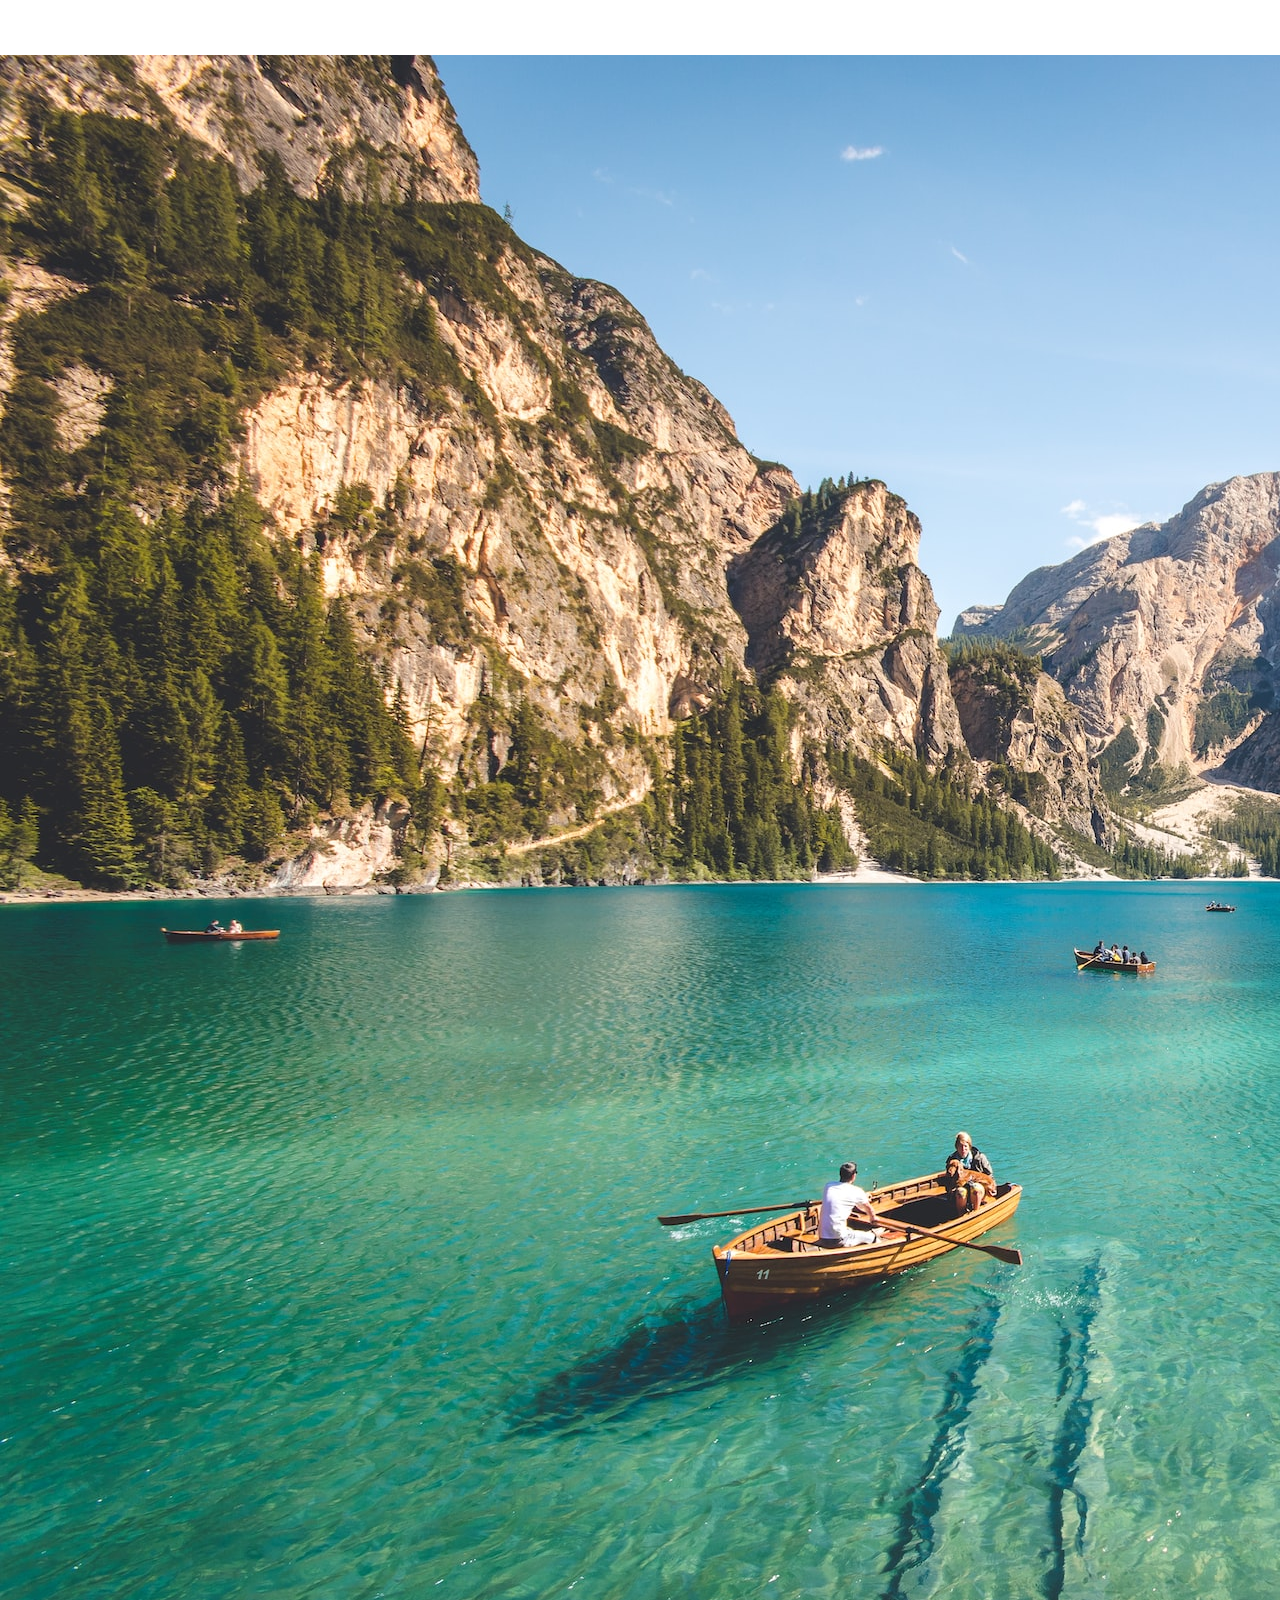
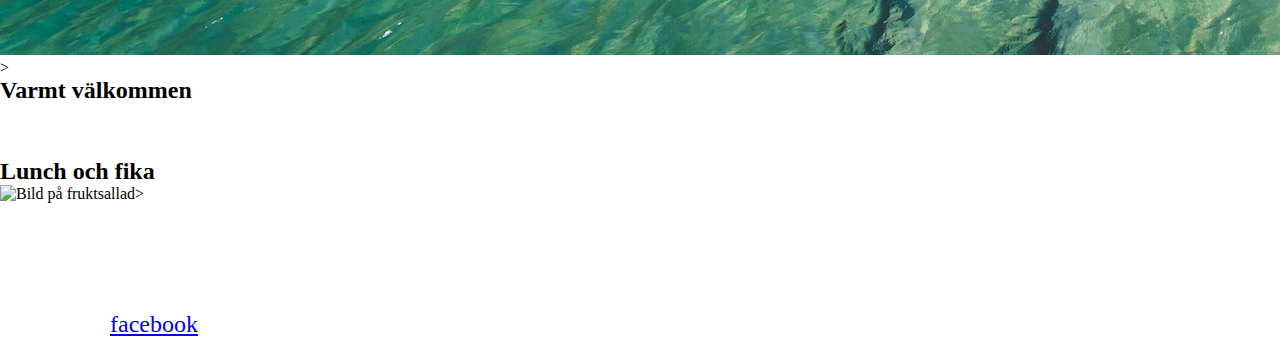
==== index.html @ af9390b6 "v8 - kodning påbörjad" ====
<!DOCTYPE html>
<html lang="en">
<head>
    <meta charset="UTF-8">
    <meta http-equiv="X-UA-Compatible" content="IE=edge">
    <meta name="viewport" content="width=device-width, initial-scale=1.0">
    <title>Travel</title>
    <link rel="stylesheet" href="css/style.css">
</head>
<body>
    
    <div id="grid_wrapper_index">
        <header>
            <h1>TRAVELLER</h1>
        </header>

        <article id="varmt_valkommen">
            <section id="section_panda">
                <img src="img/pietro-de-grandi-T7K4aEPoGGk-unsplash (1).jpg" alt="Bild landskap" class="img_landskap_bat">>
            </section>
            <section id="section_varmt_valkommen">
                <h2>Varmt välkommen</h2>
                
                <p id="text_lunch_och_fika">
                    Lorem, ipsum dolor sit amet consectetur adipisicing elit. Neque dolor amet vel, labore quo ipsum sed tenetur placeat commodi voluptatibus sit architecto, accusamus soluta optio reiciendis.
                </p>
            </section>
        </article>
        
        <article id="lunch_och_fika">
            
            <h2>Lunch och fika</h2>
            <img src="img/food/fruktsallad.jpeg" alt="Bild på fruktsallad" class="img_fruktsallad">>
            <p id="text_lunch_och_fika">
            Lorem, ipsum dolor sit amet consectetur adipisicing elit. Neque dolor amet vel, labore quo ipsum sed tenetur placeat commodi voluptatibus sit architecto, accusamus soluta optio reiciendis.
            </p>
        </article>
        
        <footer>
            <p>
                Kontaktuppgifter: loke.timmeras@elev.ga.ntig.se <br>
                Adress: Origovägen 123 <br>
                Följ oss på <a href="https://www.facebook.com/">facebook</a>
            </p>
        </footer>
    </div>

</body>
</html>
---- css/style.css ----
* {
    margin: 0;
    padding: 0;
    box-sizing: border-box;
}

body {
    background: #ffffff;
}

p {
    font-size: 1.5rem;
    margin-right: 30px;
    color: white;
}

h1 {
    font-size: 3rem;
    color: white;
    letter-spacing: 5px;
    font-family: 'Rubik', sans-serif;
    font-weight: bold;
}

#index_grid_wrapper {
    background-color: crimson;
}

/* cssabout */






/* csscards */



/* cssindex */
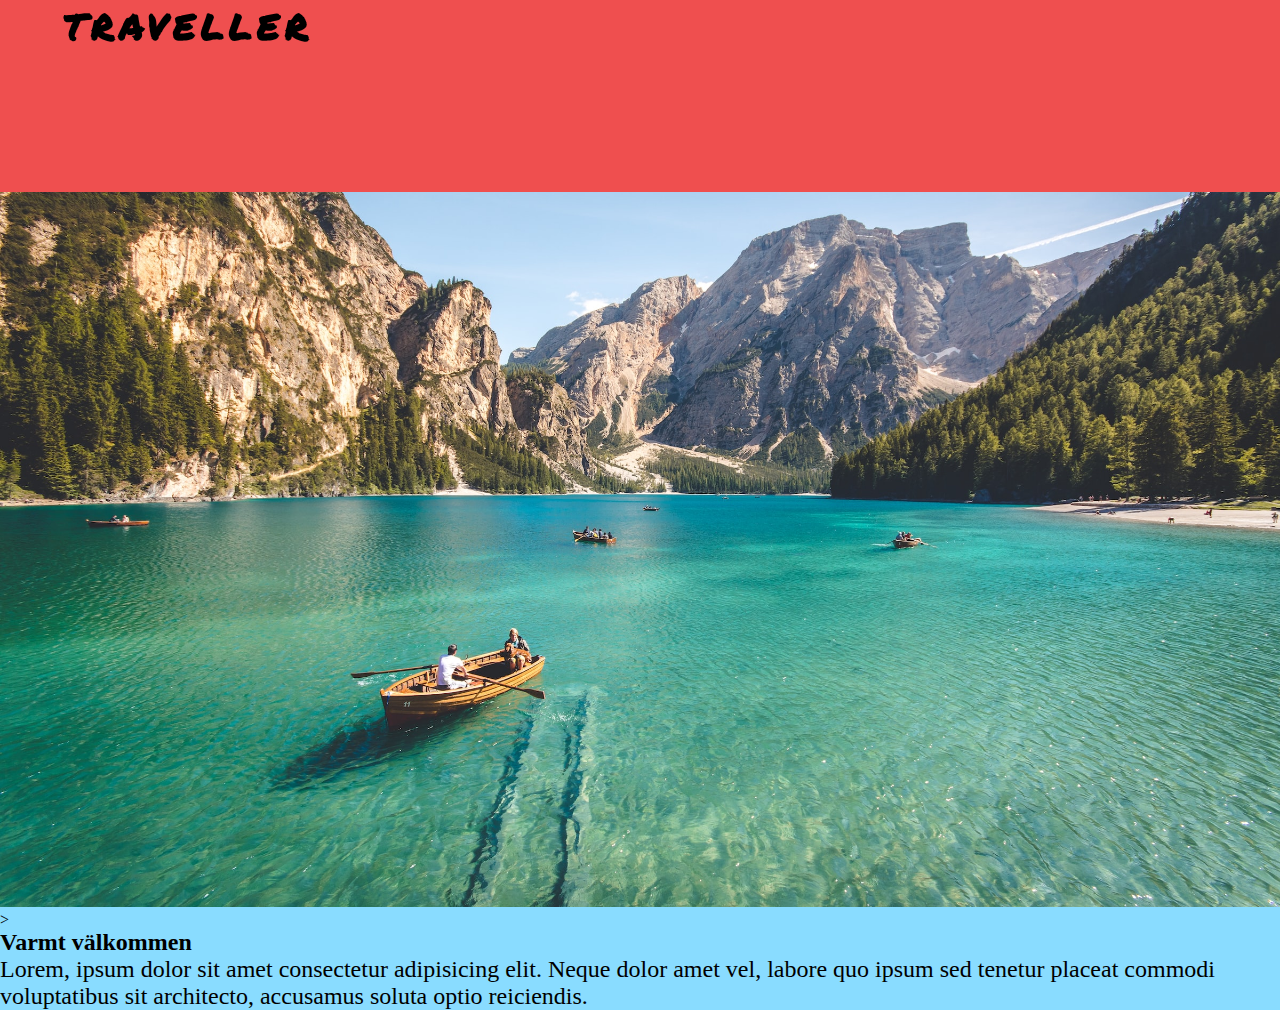
==== commit 0493daeb: "v10 lektionsarbete" ====
--- a/index.html
+++ b/index.html
@@ -14,27 +14,28 @@
             <h1>TRAVELLER</h1>
         </header>
 
-        <article id="varmt_valkommen">
+        <nav>
+            <section>
+                <p id="section_1"><a href="1.om_oss.html">start</a></p>
+            </section>
+            <section>
+                <p id="section_2"><a href="1.om_oss.html">cards</a></p>
+            </section>
+        </nav>
+
+        <article>
             <section id="section_panda">
-                <img src="img/pietro-de-grandi-T7K4aEPoGGk-unsplash (1).jpg" alt="Bild landskap" class="img_landskap_bat">>
+                <img src="img/pietro-de-grandi-T7K4aEPoGGk-unsplash (1).jpg" alt="Bild landskap" id="img_landskap">>
             </section>
-            <section id="section_varmt_valkommen">
+            <section id="sec_">
                 <h2>Varmt välkommen</h2>
                 
-                <p id="text_lunch_och_fika">
+                <p>
                     Lorem, ipsum dolor sit amet consectetur adipisicing elit. Neque dolor amet vel, labore quo ipsum sed tenetur placeat commodi voluptatibus sit architecto, accusamus soluta optio reiciendis.
                 </p>
             </section>
         </article>
         
-        <article id="lunch_och_fika">
-            
-            <h2>Lunch och fika</h2>
-            <img src="img/food/fruktsallad.jpeg" alt="Bild på fruktsallad" class="img_fruktsallad">>
-            <p id="text_lunch_och_fika">
-            Lorem, ipsum dolor sit amet consectetur adipisicing elit. Neque dolor amet vel, labore quo ipsum sed tenetur placeat commodi voluptatibus sit architecto, accusamus soluta optio reiciendis.
-            </p>
-        </article>
         
         <footer>
             <p>
@@ -43,6 +44,7 @@
                 Följ oss på <a href="https://www.facebook.com/">facebook</a>
             </p>
         </footer>
+
     </div>
 
 </body>
--- a/css/style.css
+++ b/css/style.css
@@ -5,26 +5,86 @@
     box-sizing: border-box;
 }
 
+@font-face {
+    font-family: permarker;
+    src: url(../fonts/permanentmarker-regular.ttf);
+  }
+
 body {
     background: #ffffff;
+    
 }
+
 
 p {
     font-size: 1.5rem;
     margin-right: 30px;
-    color: white;
+    color: rgb(0, 0, 0);
 }
 
 h1 {
-    font-size: 3rem;
-    color: white;
+    position: fixed;
+    top: 0;
+    left: 5vw;
+    font-size: 2.25rem;
+    color: rgb(0, 0, 0);
     letter-spacing: 5px;
     font-family: 'Rubik', sans-serif;
     font-weight: bold;
+    font-family: permarker;
 }
 
 #index_grid_wrapper {
     background-color: crimson;
+    display: grid;
+    height: 100vh;
+    grid-template-rows: 1fr 1fr 1fr 1fr
+    grid-template-areas: 
+    "he"
+    "na"
+    "ar"
+    "fo";
+    gap: 0;
+}
+
+
+header {
+    position: fixed;
+    height: 15vw;
+    width: 100vw;
+    background: #ef4f4f;
+}
+
+nav {
+    background: #00ff40;
+    grid-area: na;
+    grid-template-columns: 1fr 1fr;
+    grid-template-areas: 
+    "s1 s2"
+    "s3 s4";
+    
+}
+
+#section_1 {
+    background: #00ff40;
+    
+}
+
+article {
+    grid-area: ar;
+    background: #89dcff;
+    display: flex;
+    flex-direction: column;
+    align-items: center;
+}
+
+footer {
+    background: crimson;
+    grid-area: fo;
+    position: fixed;
+    height: 15vw;
+    width: 100vw;
+    
 }
 
 /* cssabout */
@@ -38,4 +98,7 @@
 
 
 
-/* cssindex */+/* cssindex */
+#img_landskap {
+    width: 100vw;
+}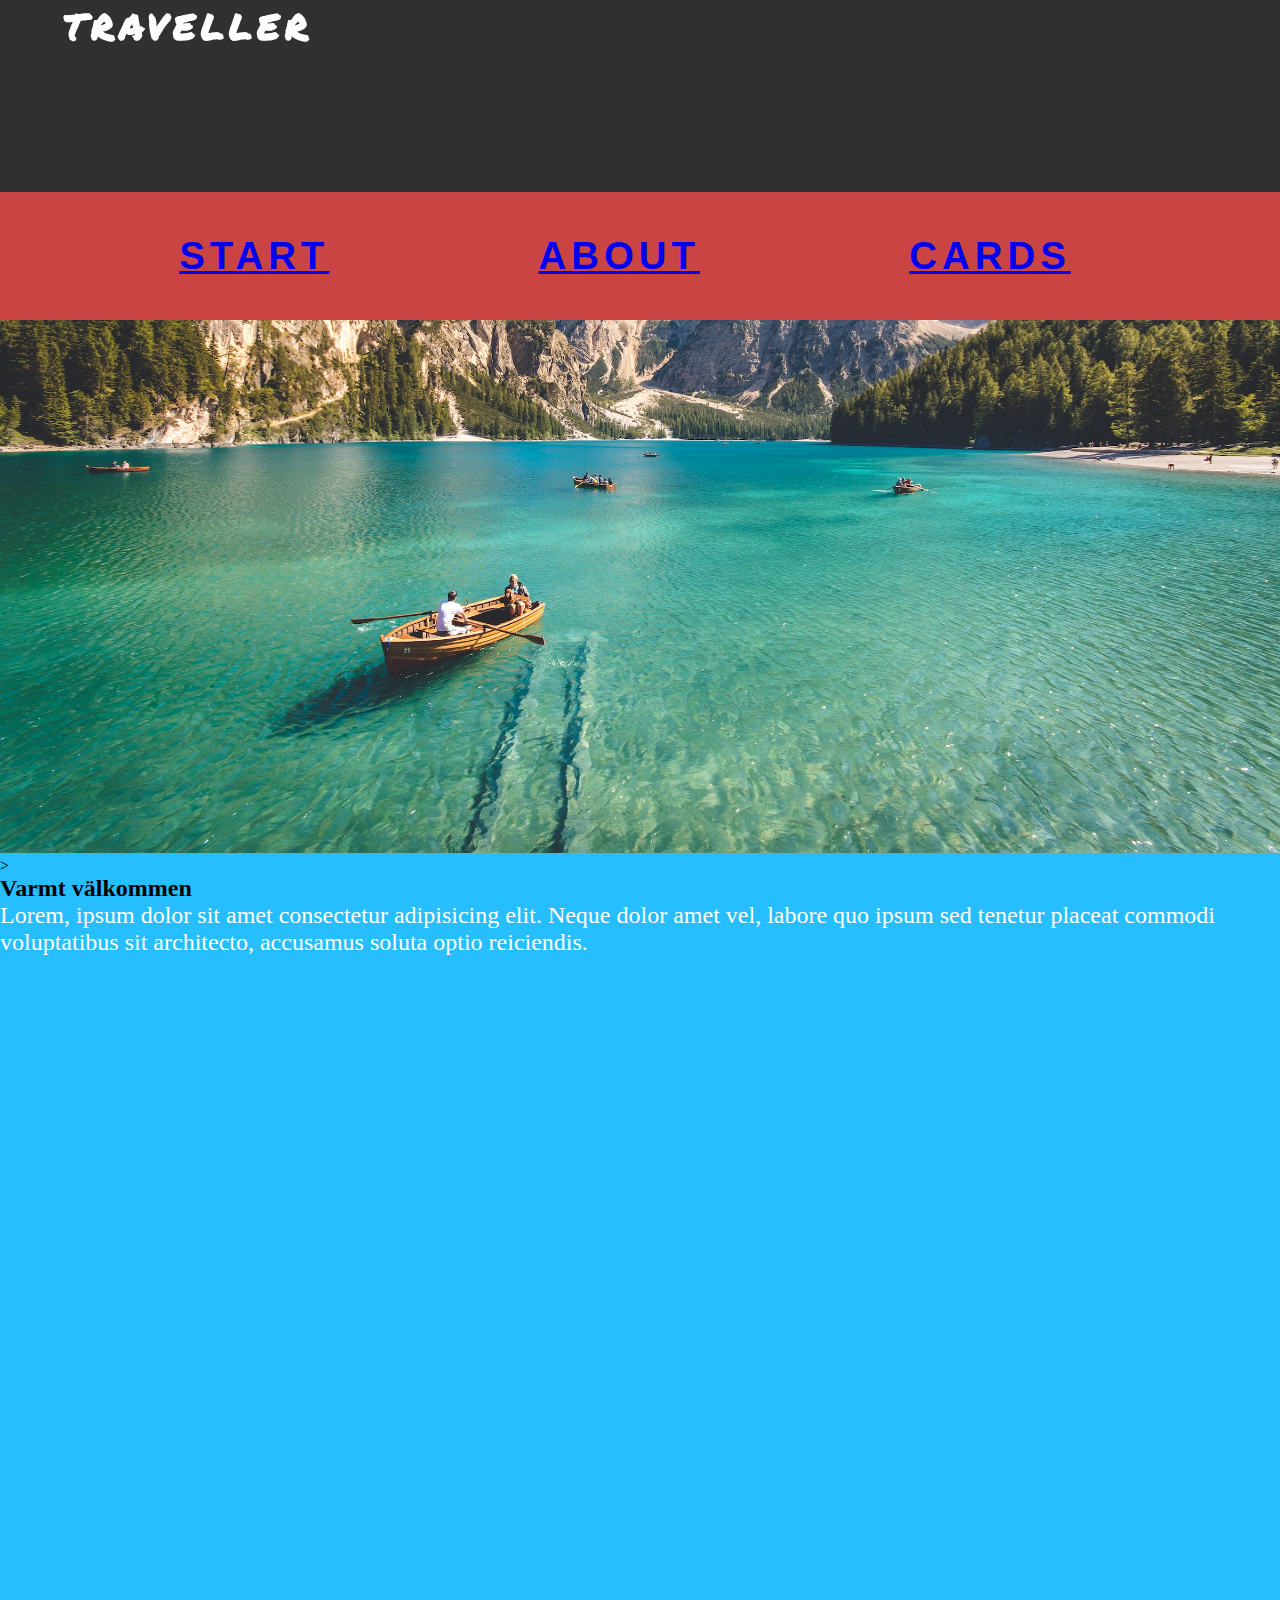
==== commit 409de2cd: "v11" ====
--- a/index.html
+++ b/index.html
@@ -15,12 +15,9 @@
         </header>
 
         <nav>
-            <section>
-                <p id="section_1"><a href="1.om_oss.html">start</a></p>
-            </section>
-            <section>
-                <p id="section_2"><a href="1.om_oss.html">cards</a></p>
-            </section>
+                <p><a href="/index.html">START</a></p>
+                <p><a href="/about.html">ABOUT</a></p>
+                <p><a href="/cards.html">CARDS</a></p>
         </nav>
 
         <article>
--- a/css/style.css
+++ b/css/style.css
@@ -19,7 +19,7 @@
 p {
     font-size: 1.5rem;
     margin-right: 30px;
-    color: rgb(0, 0, 0);
+    color: rgb(255, 255, 255);
 }
 
 h1 {
@@ -27,7 +27,7 @@
     top: 0;
     left: 5vw;
     font-size: 2.25rem;
-    color: rgb(0, 0, 0);
+    color: rgb(255, 255, 255);
     letter-spacing: 5px;
     font-family: 'Rubik', sans-serif;
     font-weight: bold;
@@ -35,16 +35,7 @@
 }
 
 #index_grid_wrapper {
-    background-color: crimson;
-    display: grid;
-    height: 100vh;
-    grid-template-rows: 1fr 1fr 1fr 1fr
-    grid-template-areas: 
-    "he"
-    "na"
-    "ar"
-    "fo";
-    gap: 0;
+    
 }
 
 
@@ -52,35 +43,40 @@
     position: fixed;
     height: 15vw;
     width: 100vw;
-    background: #ef4f4f;
+    background-color: #303030;
 }
 
 nav {
-    background: #00ff40;
-    grid-area: na;
-    grid-template-columns: 1fr 1fr;
-    grid-template-areas: 
-    "s1 s2"
-    "s3 s4";
     
+    position: fixed;
+    width: 100vw;
+    height: 10vw;
+    top: 15vw;
+    
+    background: #ca4444ff;
+    display: flex;
+    justify-content: space-evenly;
+    align-items: center;
 }
 
-#section_1 {
-    background: #00ff40;
-    
-}
+nav p{
+    color: white;
+    font-size: 3vw;
+    letter-spacing: 5px;
+    font-family: 'Rubik', sans-serif;
+    font-weight: bold;
+    }
 
 article {
-    grid-area: ar;
-    background: #89dcff;
+    background: #27beff;
     display: flex;
     flex-direction: column;
     align-items: center;
+    height: 100rem;
 }
 
 footer {
     background: crimson;
-    grid-area: fo;
     position: fixed;
     height: 15vw;
     width: 100vw;
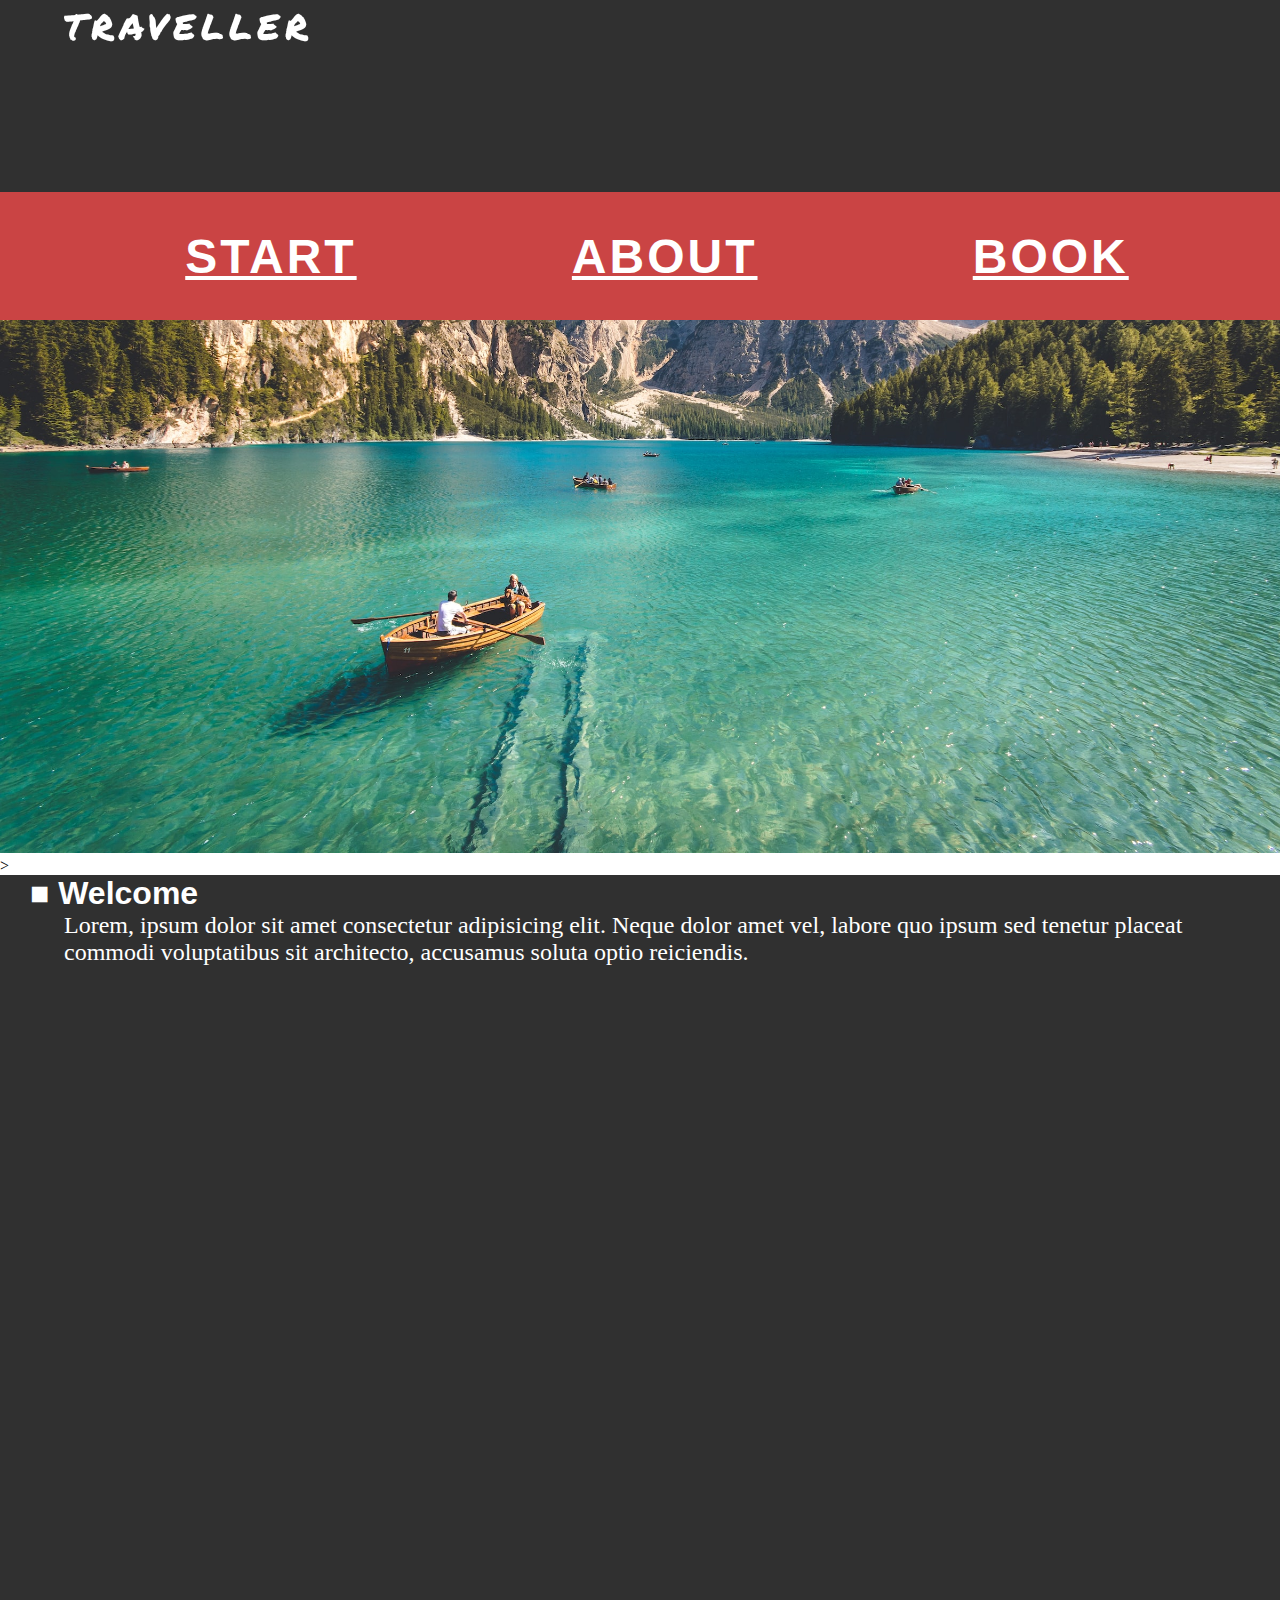
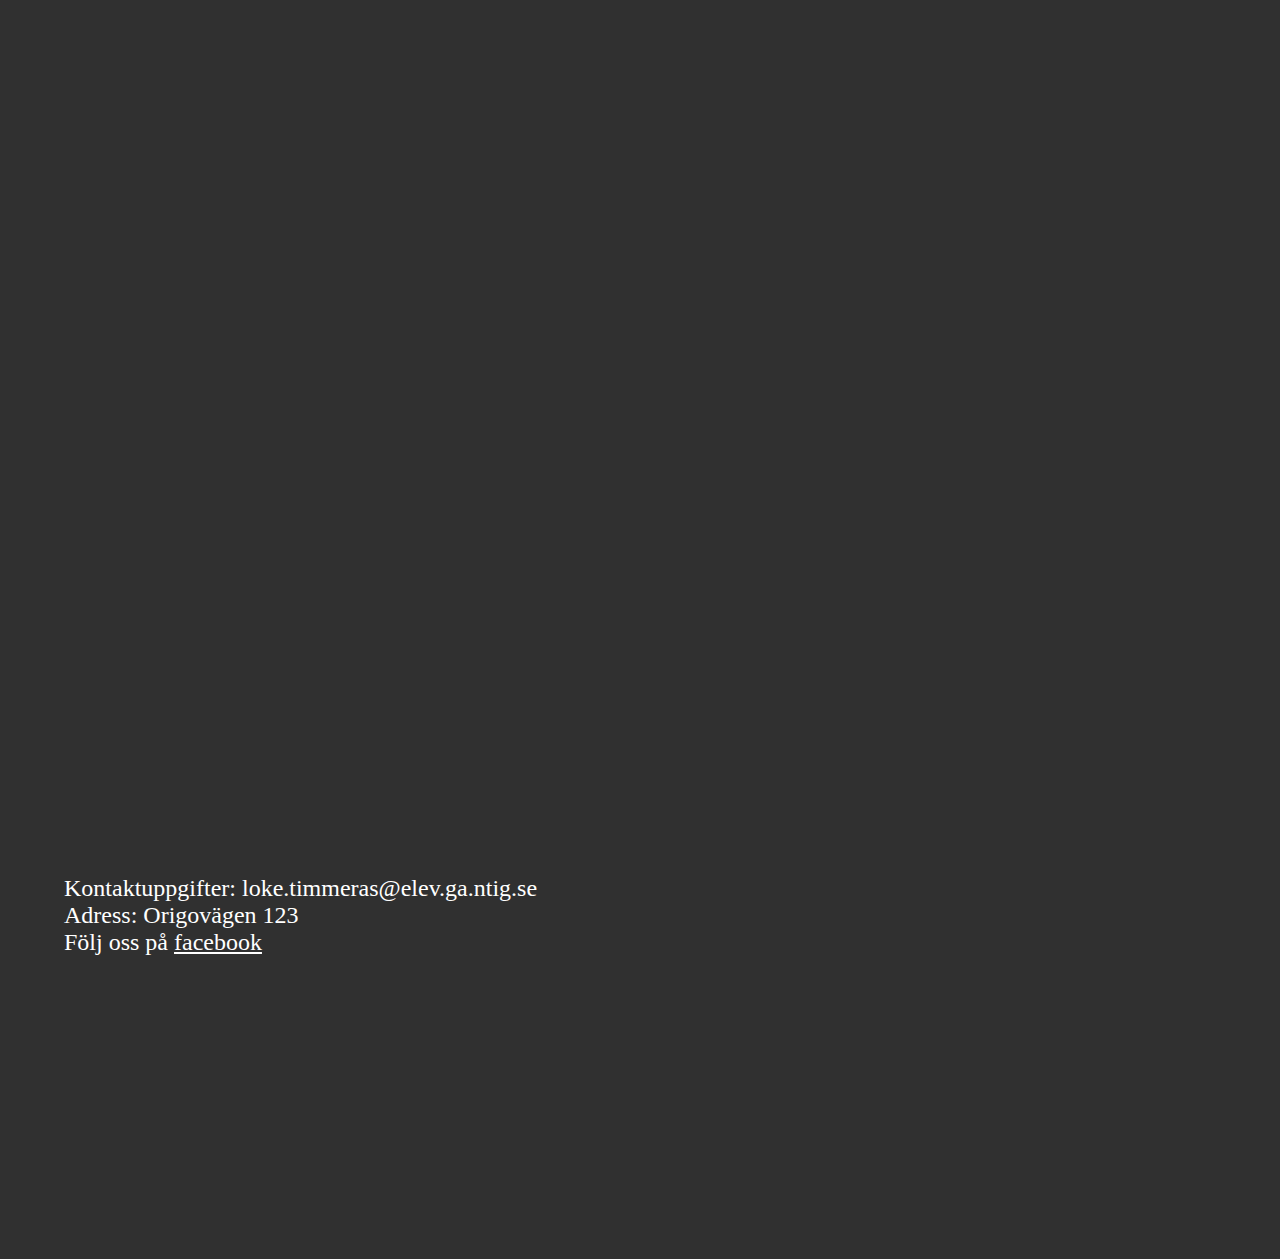
==== commit 0784c58e: "v 13 commit" ====
--- a/index.html
+++ b/index.html
@@ -9,7 +9,7 @@
 </head>
 <body>
     
-    <div id="grid_wrapper_index">
+    <div class="grid_wrapper_index">
         <header>
             <h1>TRAVELLER</h1>
         </header>
@@ -17,16 +17,14 @@
         <nav>
                 <p><a href="/index.html">START</a></p>
                 <p><a href="/about.html">ABOUT</a></p>
-                <p><a href="/cards.html">CARDS</a></p>
+                <p><a href="/cards.html">BOOK</a></p>
         </nav>
-
+        <section id="section_panda">
+            <img src="img/pietro-de-grandi-T7K4aEPoGGk-unsplash (1).jpg" alt="Bild landskap" id="img_landskap">>
+        </section>
         <article>
-            <section id="section_panda">
-                <img src="img/pietro-de-grandi-T7K4aEPoGGk-unsplash (1).jpg" alt="Bild landskap" id="img_landskap">>
-            </section>
             <section id="sec_">
-                <h2>Varmt välkommen</h2>
-                
+                <h2>■ Welcome</h2>
                 <p>
                     Lorem, ipsum dolor sit amet consectetur adipisicing elit. Neque dolor amet vel, labore quo ipsum sed tenetur placeat commodi voluptatibus sit architecto, accusamus soluta optio reiciendis.
                 </p>
--- a/css/style.css
+++ b/css/style.css
@@ -12,7 +12,7 @@
 
 body {
     background: #ffffff;
-    
+    gap: 5px
 }
 
 
@@ -20,6 +20,7 @@
     font-size: 1.5rem;
     margin-right: 30px;
     color: rgb(255, 255, 255);
+    margin-left: 5vw;
 }
 
 h1 {
@@ -30,8 +31,15 @@
     color: rgb(255, 255, 255);
     letter-spacing: 5px;
     font-family: 'Rubik', sans-serif;
-    font-weight: bold;
+    font-weight: lighter;
     font-family: permarker;
+}
+
+h2 {
+    font-size: 2rem;
+    color: white;
+    font-family: 'Rubik', sans-serif;
+    margin-left: 30px;
 }
 
 #index_grid_wrapper {
@@ -59,16 +67,16 @@
     align-items: center;
 }
 
-nav p{
+nav a{
     color: white;
-    font-size: 3vw;
-    letter-spacing: 5px;
+    font-size: 3.75vw;
+    letter-spacing: 3px;
     font-family: 'Rubik', sans-serif;
-    font-weight: bold;
+    font-weight:900;
     }
 
 article {
-    background: #27beff;
+    background-color: #303030;
     display: flex;
     flex-direction: column;
     align-items: center;
@@ -76,25 +84,31 @@
 }
 
 footer {
-    background: crimson;
-    position: fixed;
-    height: 15vw;
+    background: #303030;
+    height: 30vw;
     width: 100vw;
     
 }
 
-/* cssabout */
+footer a{
+    color: white;
+    height: 30vw;
+    width: 100vw;
+    
+}
+
+/* css_index */
+
+#img_landskap {
+    width: 100vw;
+}
+
+
+/* css_about */
 
 
 
 
 
 
-/* csscards */
-
-
-
-/* cssindex */
-#img_landskap {
-    width: 100vw;
-}+/* css_booking */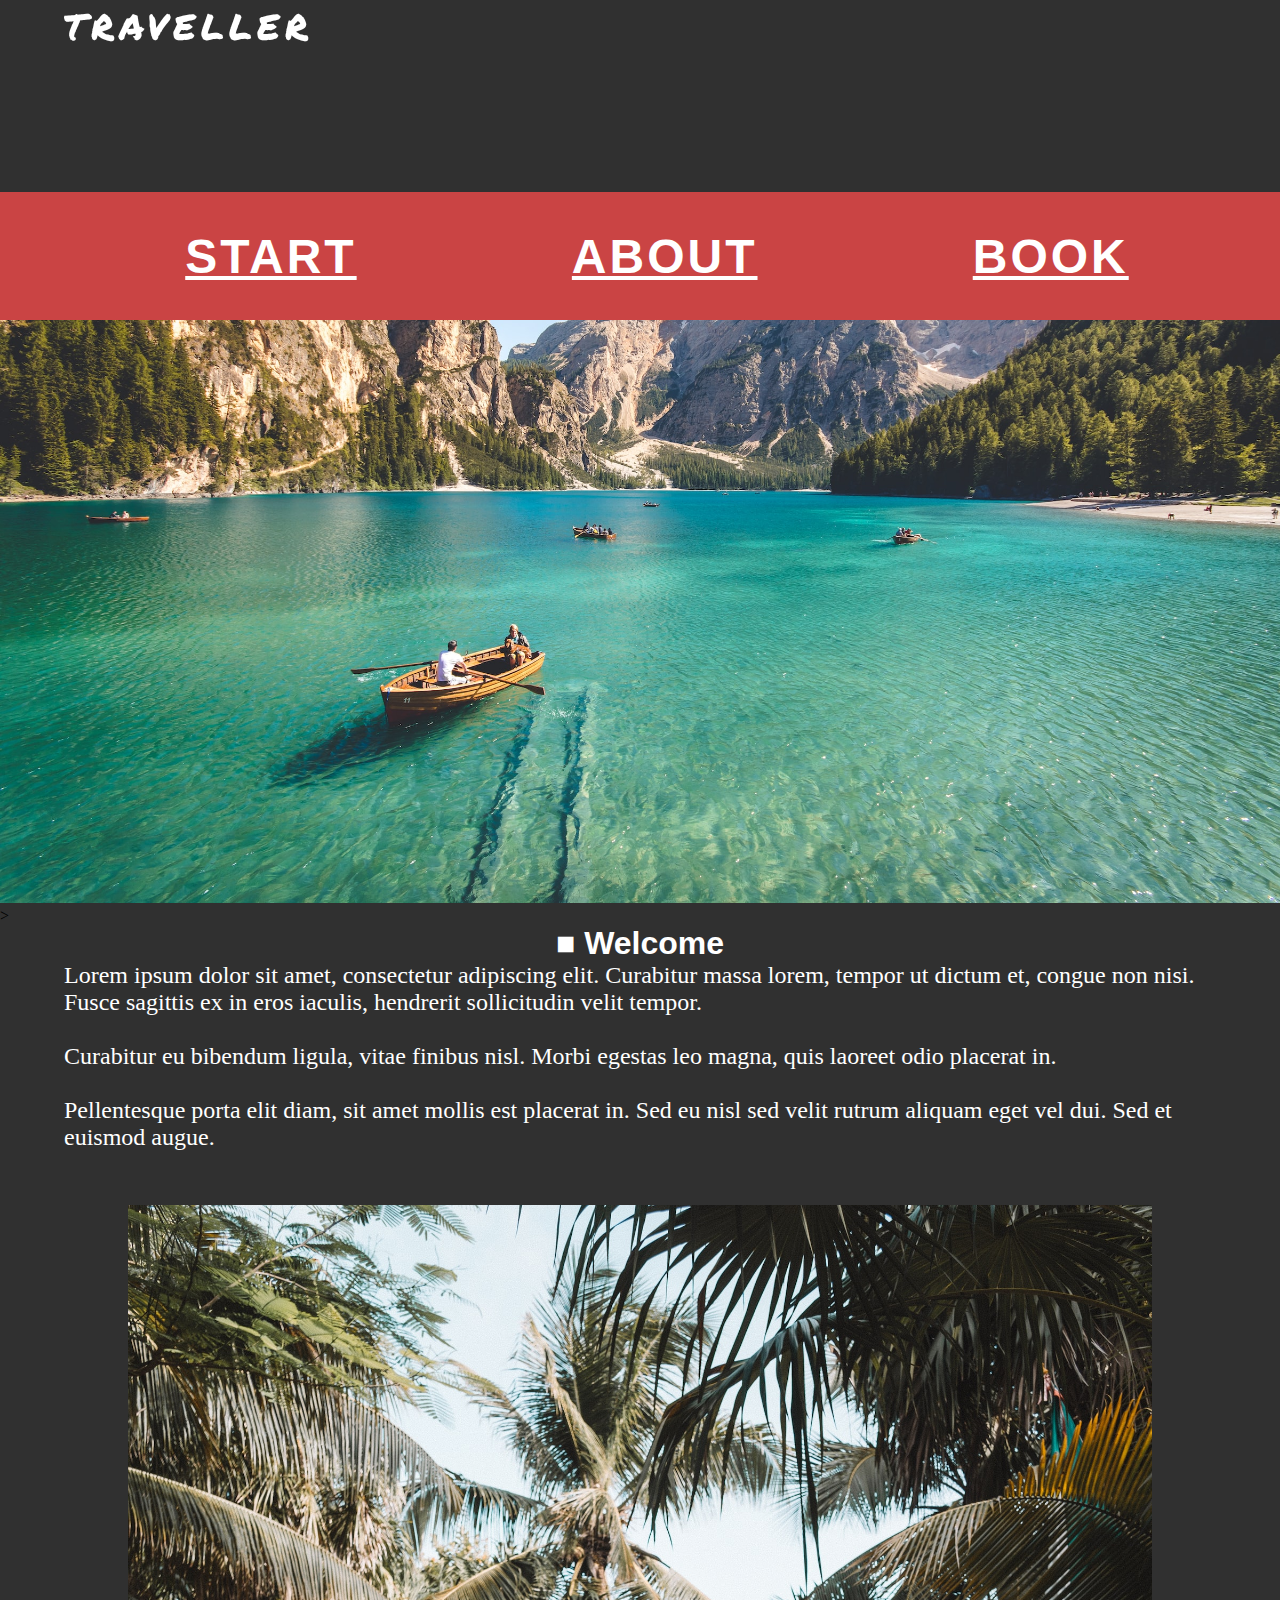
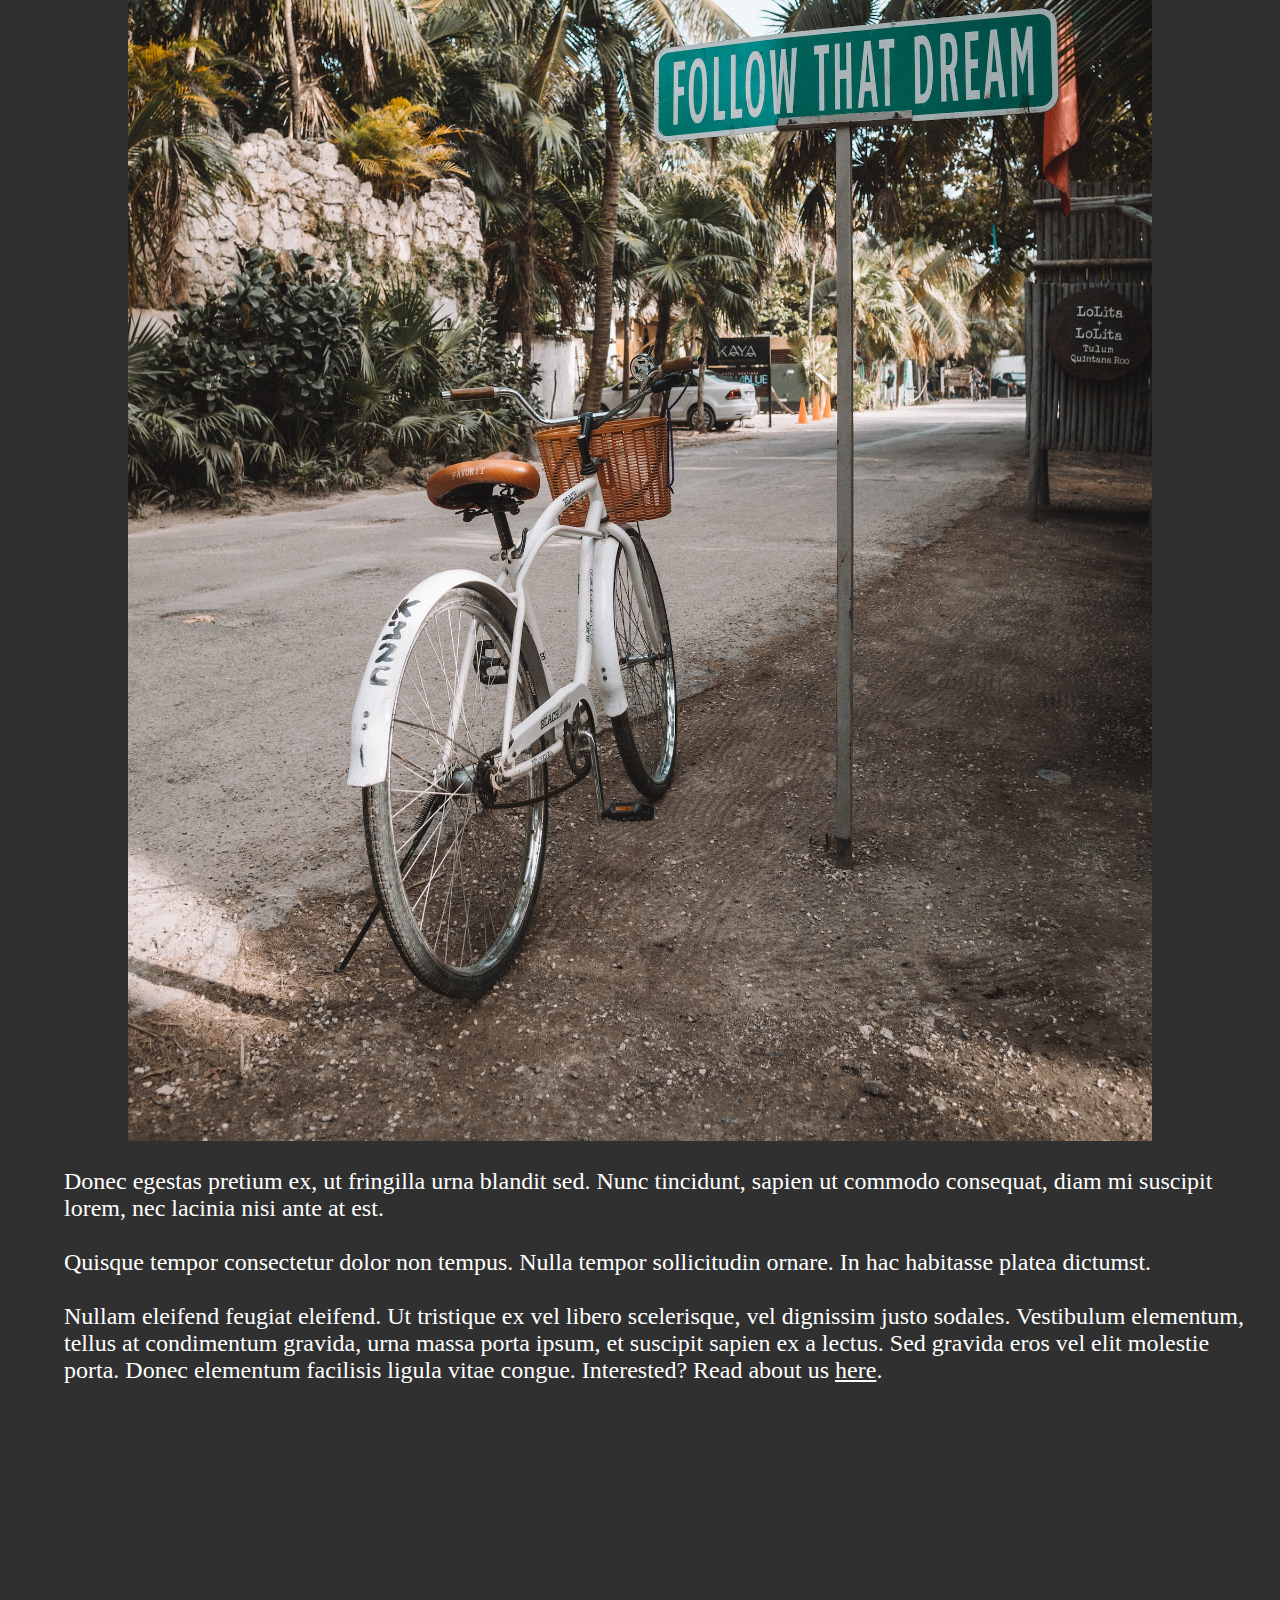
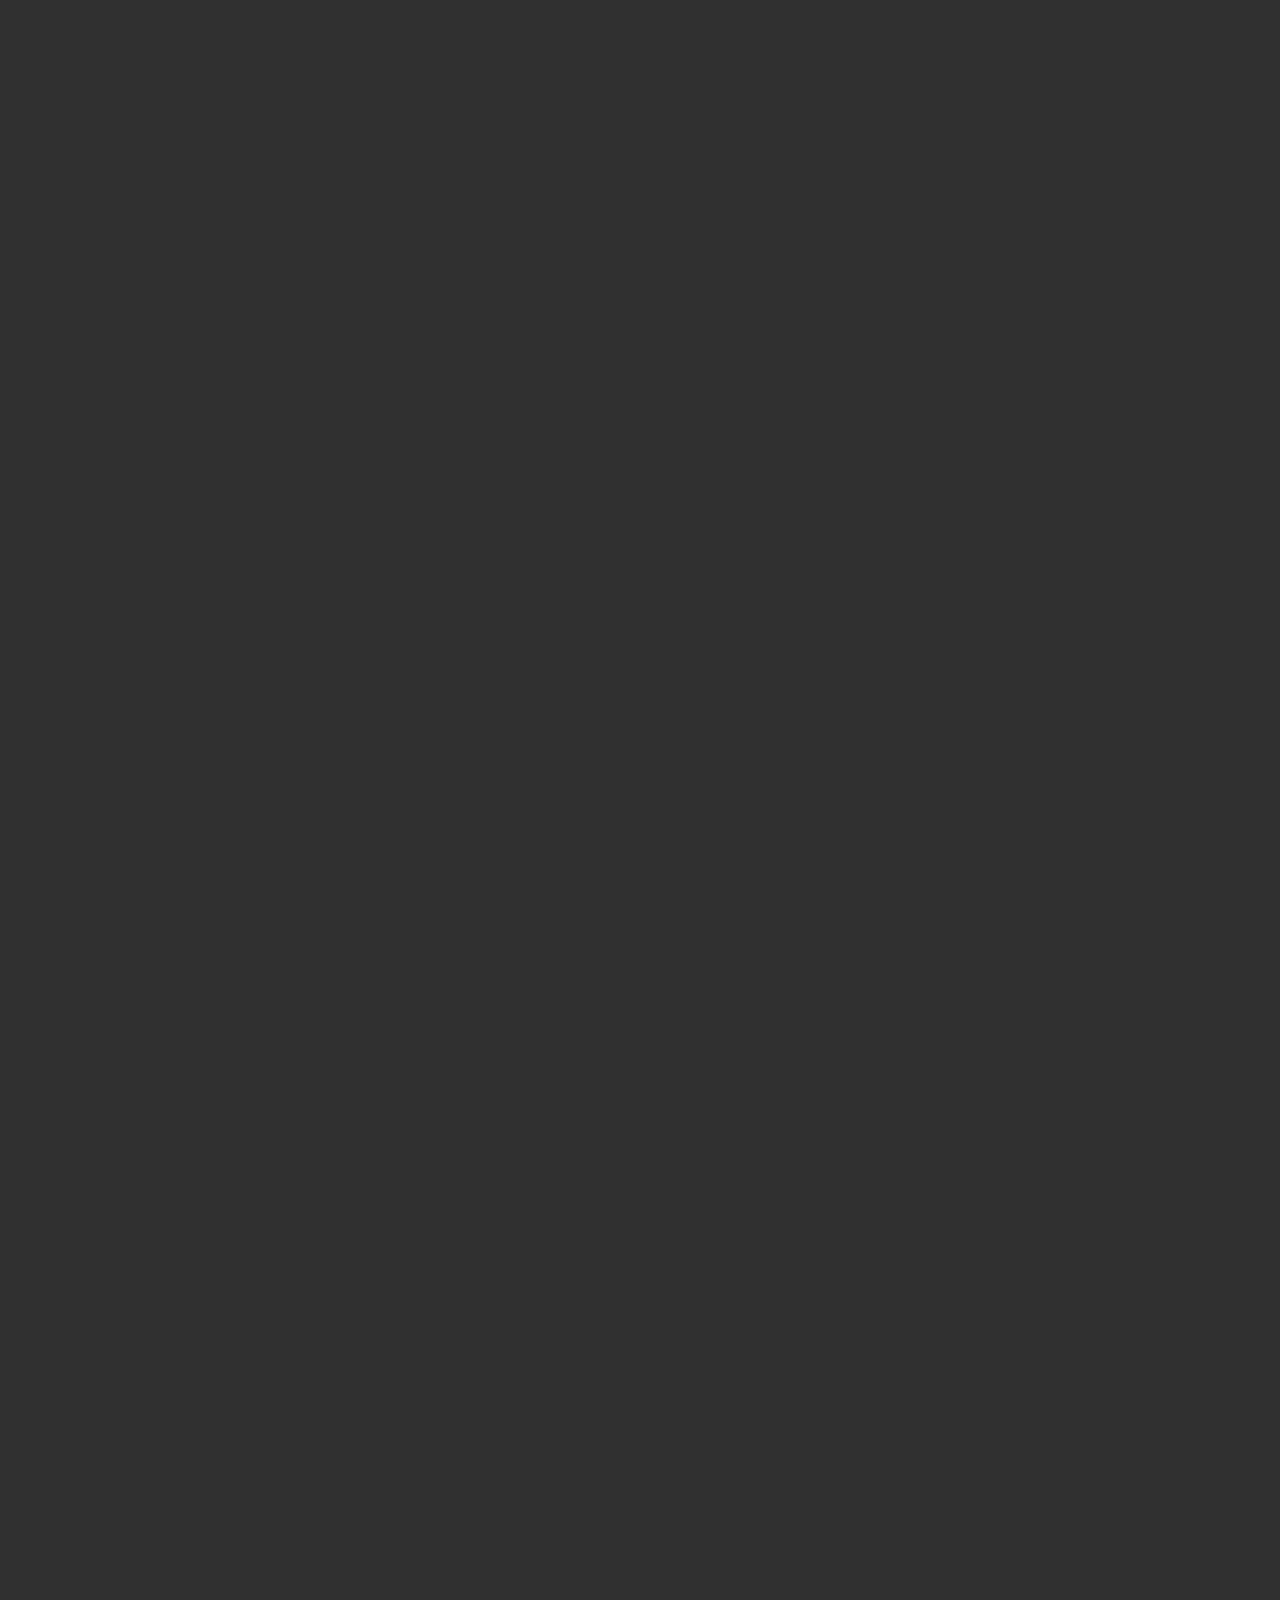
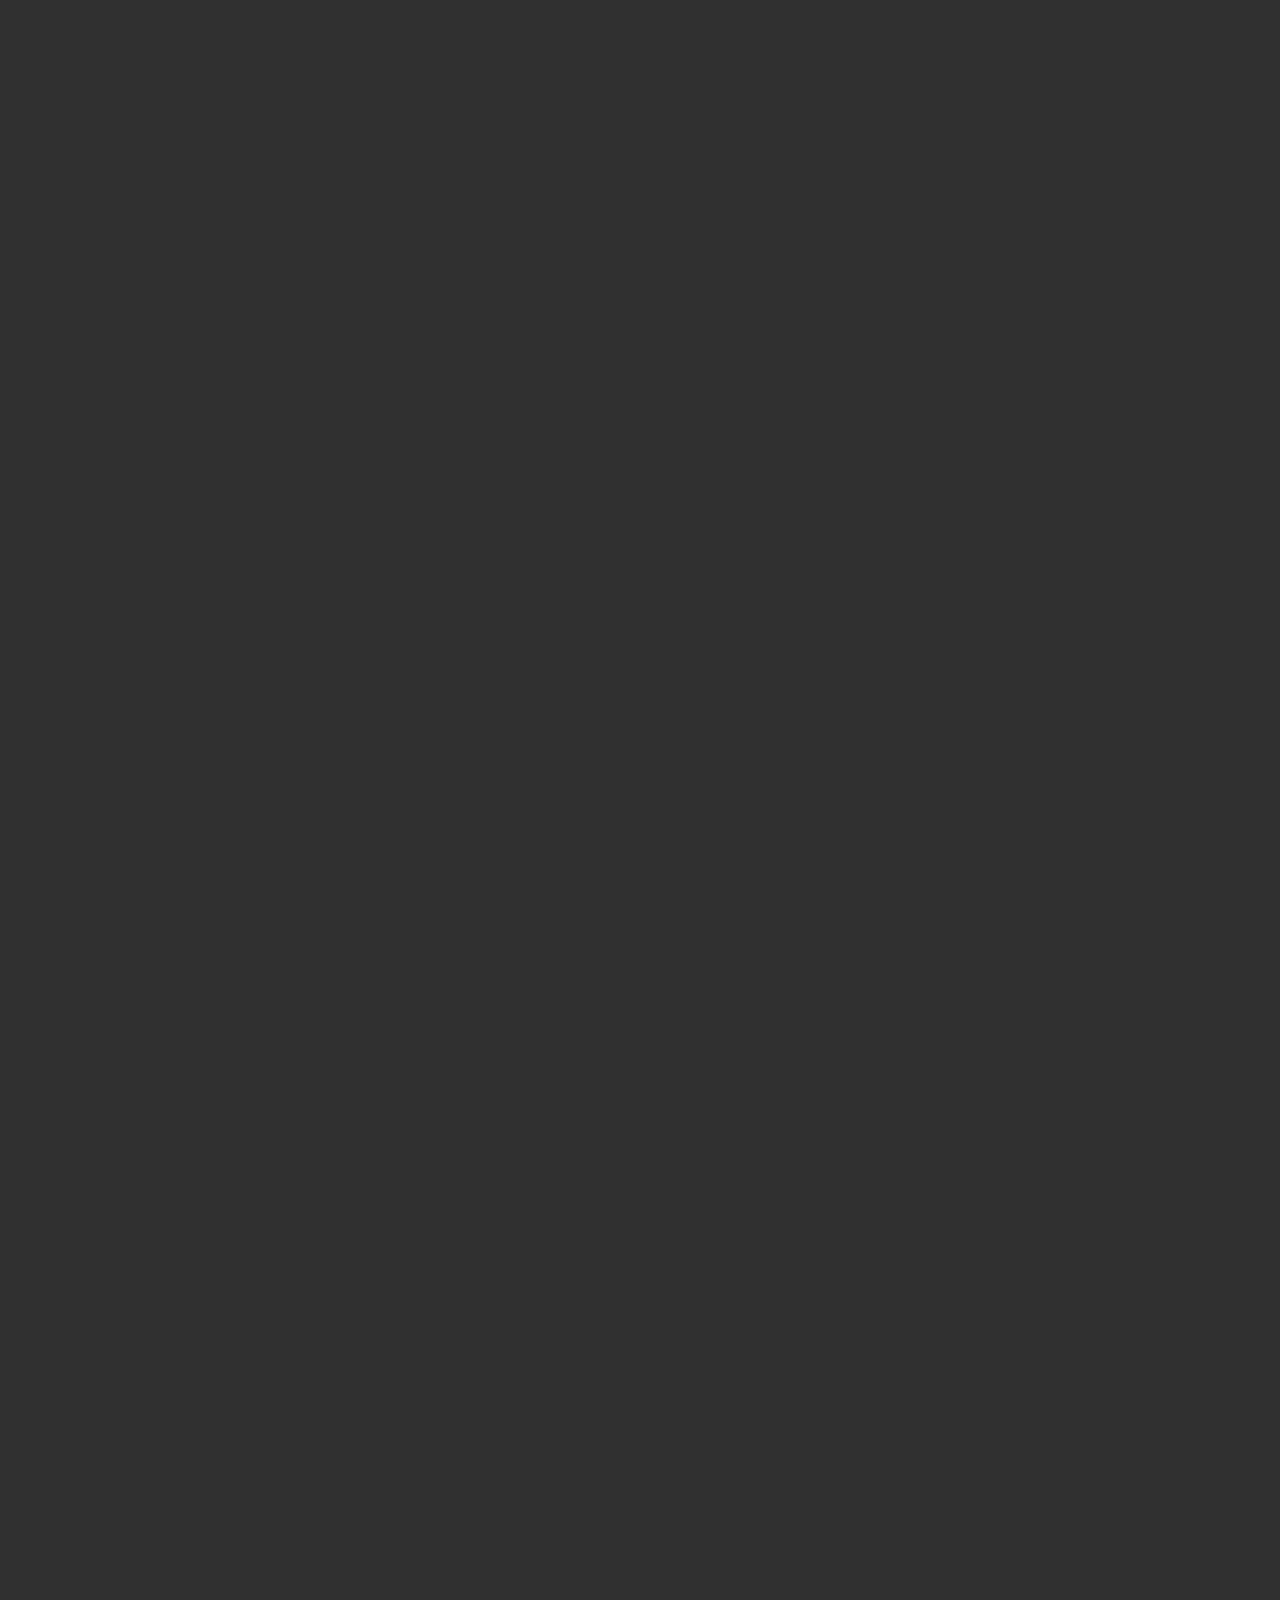
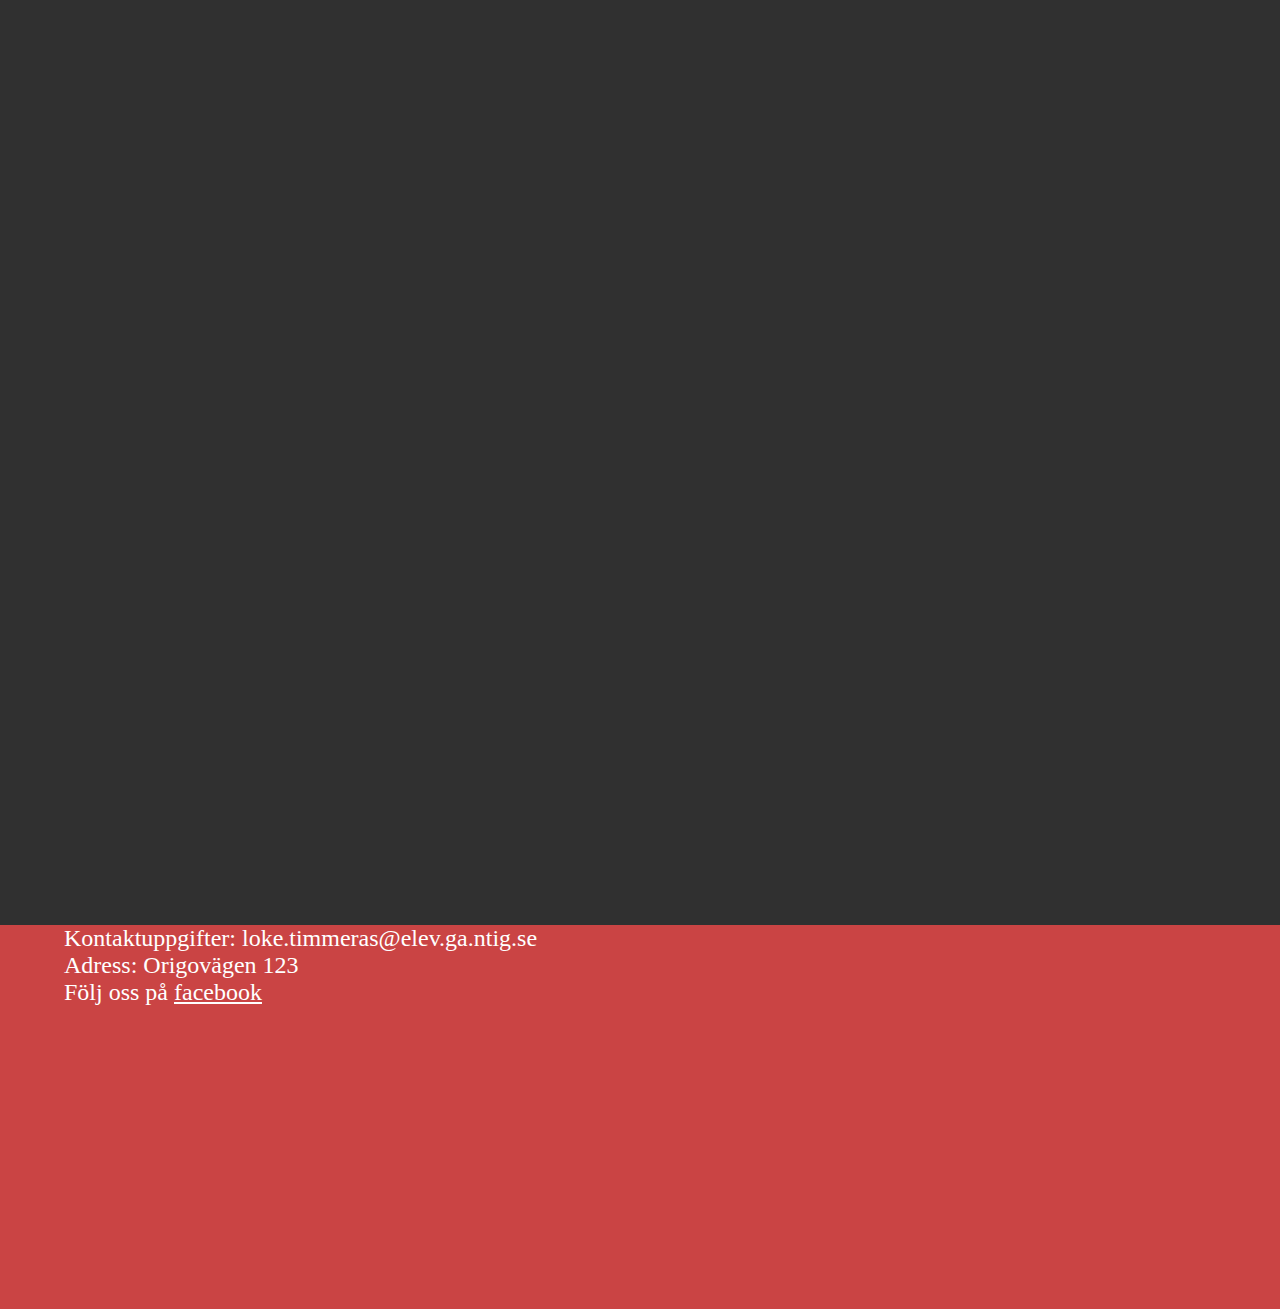
==== commit e8e620dc: "Projekt klart inlämning 1" ====
--- a/index.html
+++ b/index.html
@@ -9,7 +9,7 @@
 </head>
 <body>
     
-    <div class="grid_wrapper_index">
+    <div id="grid_wrapper_about">
         <header>
             <h1>TRAVELLER</h1>
         </header>
@@ -19,16 +19,18 @@
                 <p><a href="/about.html">ABOUT</a></p>
                 <p><a href="/cards.html">BOOK</a></p>
         </nav>
-        <section id="section_panda">
+        <div id="div_landskap">
             <img src="img/pietro-de-grandi-T7K4aEPoGGk-unsplash (1).jpg" alt="Bild landskap" id="img_landskap">>
-        </section>
-        <article>
-            <section id="sec_">
+        </div>
+        <article id="article_index">
                 <h2>■ Welcome</h2>
                 <p>
-                    Lorem, ipsum dolor sit amet consectetur adipisicing elit. Neque dolor amet vel, labore quo ipsum sed tenetur placeat commodi voluptatibus sit architecto, accusamus soluta optio reiciendis.
+                    Lorem ipsum dolor sit amet, consectetur adipiscing elit. Curabitur massa lorem, tempor ut dictum et, congue non nisi. Fusce sagittis ex in eros iaculis, hendrerit sollicitudin velit tempor. <br><br> Curabitur eu bibendum ligula, vitae finibus nisl. Morbi egestas leo magna, quis laoreet odio placerat in. <br><br> Pellentesque porta elit diam, sit amet mollis est placerat in. Sed eu nisl sed velit rutrum aliquam eget vel dui. Sed et euismod augue. <br><br><br>
                 </p>
-            </section>
+                <img src="img/alex-azabache-V83v-MYB_Z8-unsplash.jpg" alt="Bild på cykel" id="img_cykel">
+                <p>
+                <br>Donec egestas pretium ex, ut fringilla urna blandit sed. Nunc tincidunt, sapien ut commodo consequat, diam mi suscipit lorem, nec lacinia nisi ante at est. <br><br>Quisque tempor consectetur dolor non tempus. Nulla tempor sollicitudin ornare. In hac habitasse platea dictumst. <br><br> Nullam eleifend feugiat eleifend. Ut tristique ex vel libero scelerisque, vel dignissim justo sodales. Vestibulum elementum, tellus at condimentum gravida, urna massa porta ipsum, et suscipit sapien ex a lectus. Sed gravida eros vel elit molestie porta. Donec elementum facilisis ligula vitae congue. Interested? Read about us <a href="/about.html">here</a>.
+                </p>
         </article>
         
         
--- a/css/style.css
+++ b/css/style.css
@@ -11,10 +11,13 @@
   }
 
 body {
-    background: #ffffff;
-    gap: 5px
+    background: #303030;
+  
 }
 
+a {
+    color: white;
+}
 
 p {
     font-size: 1.5rem;
@@ -39,15 +42,11 @@
     font-size: 2rem;
     color: white;
     font-family: 'Rubik', sans-serif;
-    margin-left: 30px;
-}
-
-#index_grid_wrapper {
-    
 }
 
 
 header {
+    display: flex;
     position: fixed;
     height: 15vw;
     width: 100vw;
@@ -84,7 +83,7 @@
 }
 
 footer {
-    background: #303030;
+    background: #ca4444ff;
     height: 30vw;
     width: 100vw;
     
@@ -99,16 +98,56 @@
 
 /* css_index */
 
+#index_grid_wrapper {
+    
+}
+
 #img_landskap {
+    margin-top: 50px;
     width: 100vw;
 }
 
+#img_cykel {
+    width: 80vw;
+}
+
+
+#article_index {
+    height: 500vw;
+    display: flex;
+    align-items: center;
+}
 
 /* css_about */
+#grid_wrapper_about {
+
+}
 
 
+#article_how_everything_started {
+    height: 215vw;
+    display: flex;
+    align-items: center;
+}
 
+#article_article_a_passion_for_exploring {
+    height: 2vw;
+    display: flex;
+    align-items: center;
+}
 
+#img_stig {
+    width: 100vw;
+
+}
+
+#img_fotograf {
+    width: 80vw;
+}
+
+#img_flod {
+    width: 80vw;
+}
 
 
 /* css_booking */